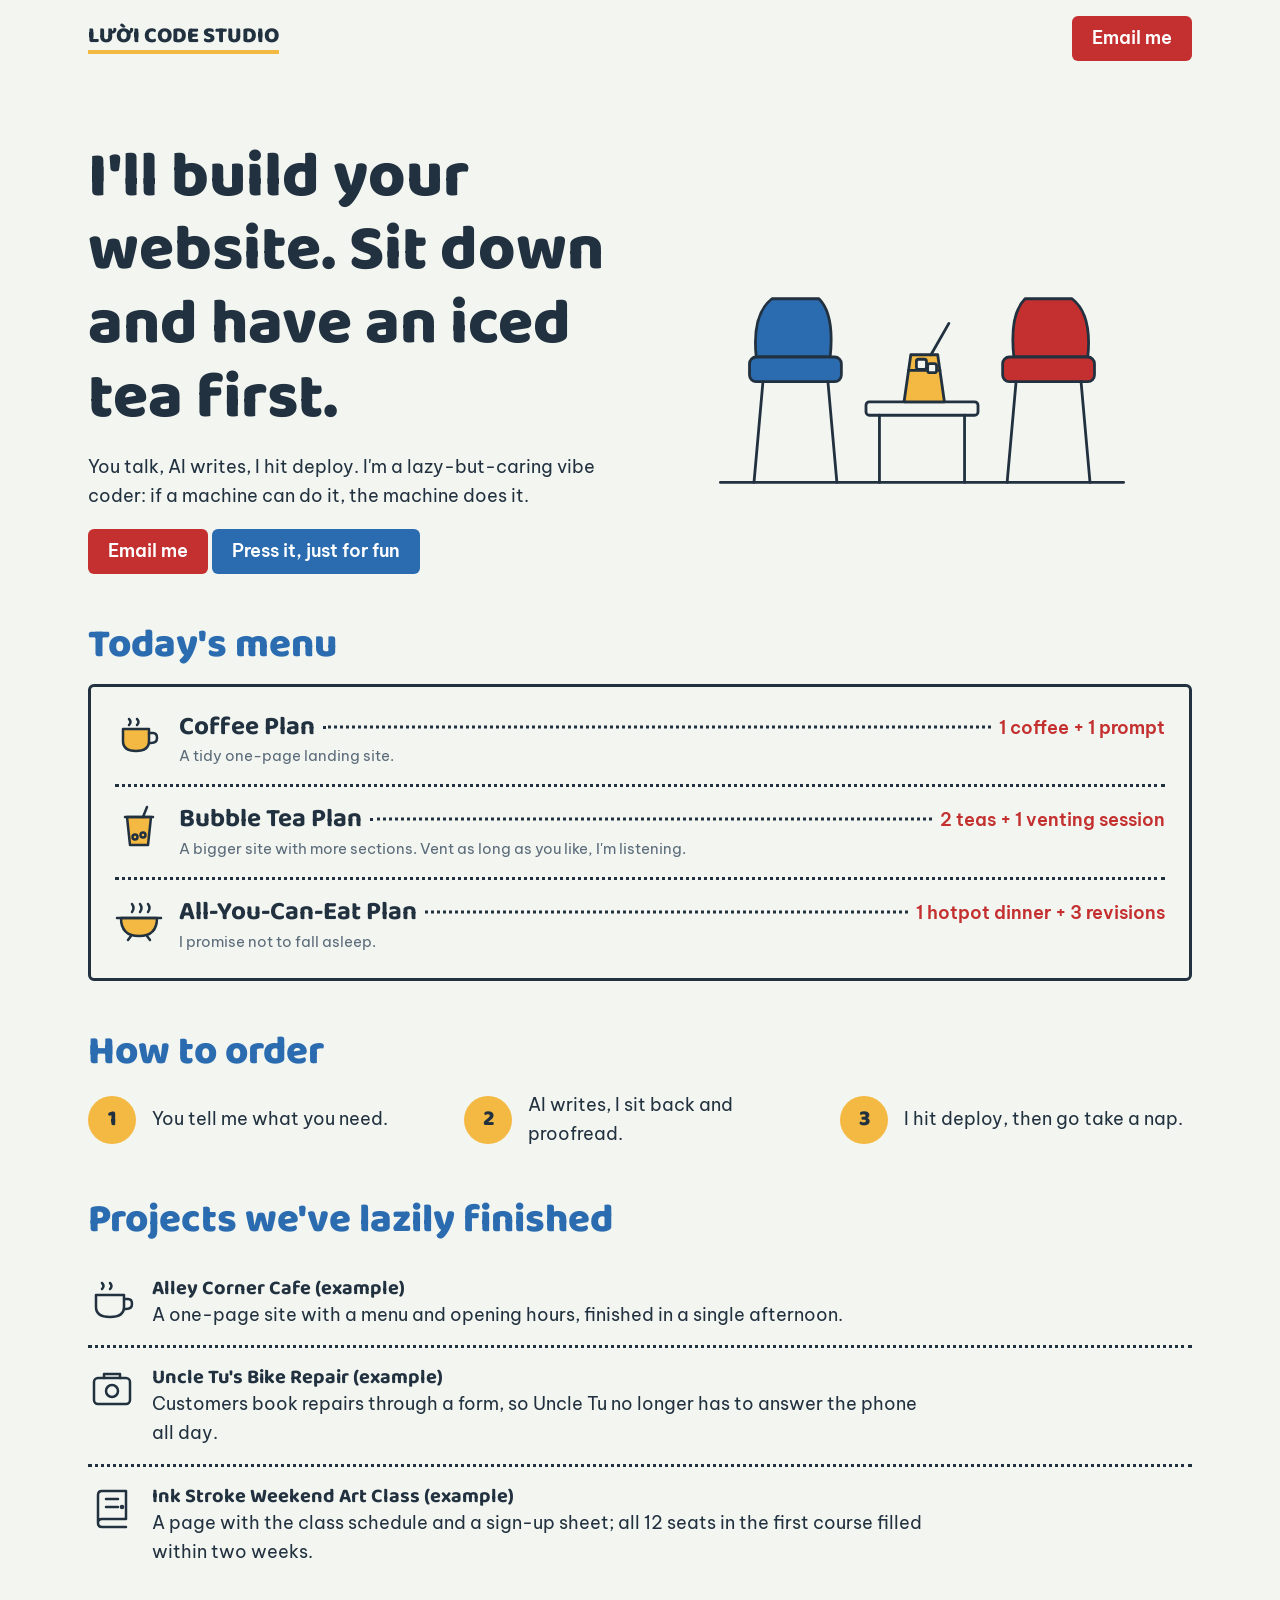
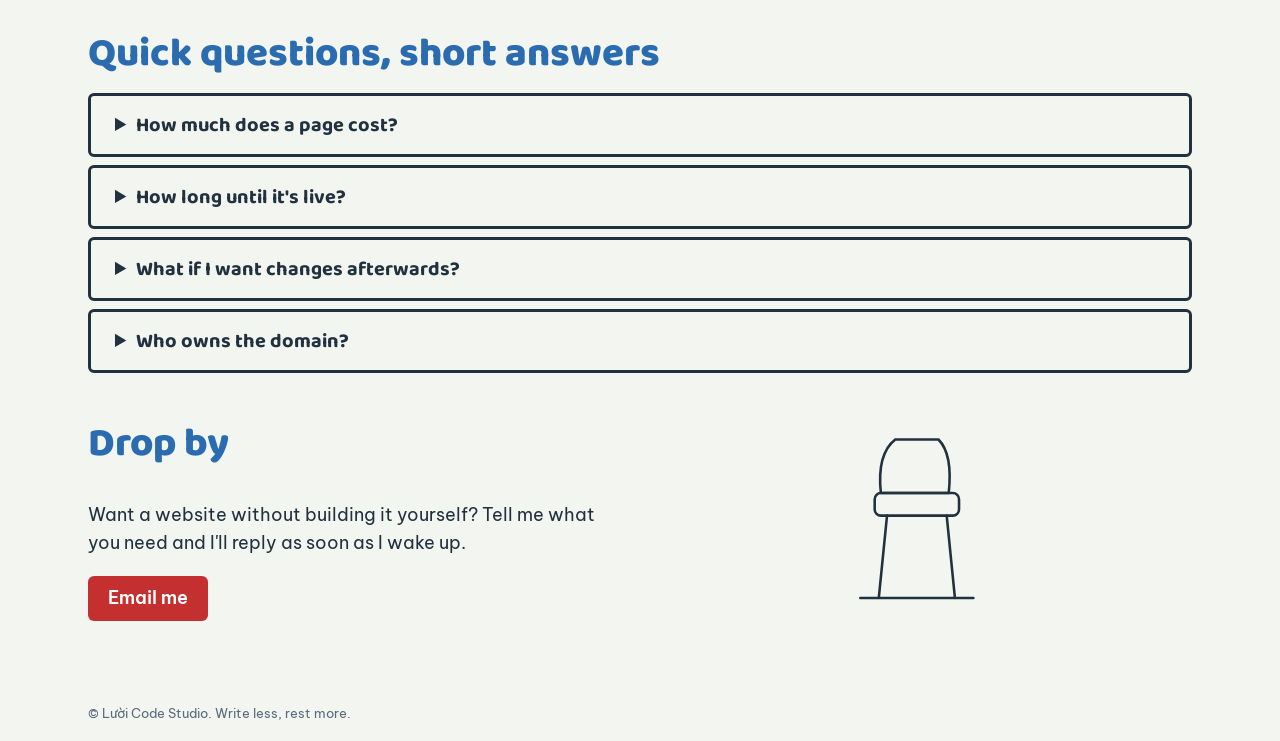
==== site/en/index.html @ 62bbfa3d "feat(R13/dev-01): trang tiếng Anh site/en/index.html và test cấu trúc i18n Co-Authored-By: Claude So" ====
<!doctype html>
<html lang="en">
<head>
<meta charset="utf-8">
<meta name="viewport" content="width=device-width, initial-scale=1">
<meta name="description" content="Lười Code Studio (Lazy Code Studio): websites made the lazy-but-caring way. You talk, AI writes, I hit deploy.">
<title>Lười Code Studio - Websites for busy people, by a lazy one</title>
<link rel="canonical" href="https://example.github.io/autodev-sandbox/en/">
<link rel="icon" type="image/svg+xml" href="../favicon.svg">
<meta property="og:title" content="Lười Code Studio - Websites for busy people, by a lazy one">
<meta property="og:description" content="You talk, AI writes, I hit deploy. Websites made the lazy-but-caring way.">
<meta property="og:type" content="website">
<meta property="og:url" content="https://example.github.io/autodev-sandbox/en/">
<meta property="og:image" content="https://example.github.io/autodev-sandbox/og.png">
<meta property="og:image:width" content="1200">
<meta property="og:image:height" content="630">
<meta property="og:locale" content="en_US">
<meta property="og:locale:alternate" content="vi_VN">
<meta name="twitter:card" content="summary_large_image">
<meta name="twitter:title" content="Lười Code Studio - Websites for busy people, by a lazy one">
<meta name="twitter:description" content="You talk, AI writes, I hit deploy. Websites made the lazy-but-caring way.">
<meta name="twitter:image" content="https://example.github.io/autodev-sandbox/og.png">
<link rel="preconnect" href="https://fonts.googleapis.com">
<link rel="preconnect" href="https://fonts.gstatic.com" crossorigin>
<link rel="stylesheet" href="../style.css">
<script src="https://cdn.jsdelivr.net/npm/gsap@3.12.5/dist/gsap.min.js" integrity="sha384-g4NTh/Iv5PPU4xPyhEWqPcwtNXOvdaDI8LLnyYfyNZOjKJeYQyjzQ9X5275eBjpt" crossorigin="anonymous" defer></script>
<script src="../main.js" defer></script>
</head>
<body>
<header>
<strong class="bang-hieu">LƯỜI CODE STUDIO</strong>
<a class="nut" href="mailto:hello@example.com">Email me</a>
</header>
<main>
<section id="hero">
<div>
<h1>I'll build your website. Sit down and have an iced tea first.</h1>
<p>You talk, AI writes, I hit deploy. I'm a lazy-but-caring vibe coder: if a machine can do it, the machine does it.</p>
<a class="nut" href="mailto:hello@example.com">Email me</a>
<button type="button" class="nut nut-vui" id="luoi-nut" aria-pressed="false" data-on="Being lazy for you…" data-off="Press it, just for fun" hidden>Press it, just for fun</button>
</div>
<div class="hero-hinh">
<svg viewBox="0 0 400 300" role="img" aria-labelledby="hero-title" fill="none" stroke="currentColor" stroke-width="2.5" stroke-linecap="round" stroke-linejoin="round">
<title id="hero-title">Two plastic stools, one blue and one red, beside a low table with a glass of iced tea</title>
<path d="M20 262H380"/>
<g class="ghe ghe-xanh">
<path d="M52 150Q48 112 66 98H108Q122 112 118 150Z"/>
<rect x="46" y="150" width="82" height="22" rx="6"/>
<path d="M58 172L50 262M116 172L124 262"/>
</g>
<g class="ban">
<rect x="150" y="190" width="100" height="12" rx="3"/>
<path d="M162 202V262M238 202V262"/>
<path class="ly" d="M184 190L190 148H214L220 190Z"/>
<path d="M188 162H216"/>
<rect class="da" x="195" y="152" width="9" height="9" rx="2"/>
<rect class="da" x="205" y="156" width="8" height="8" rx="2"/>
<path d="M208 148L224 120"/>
</g>
<g class="ghe ghe-do">
<path d="M348 150Q352 112 334 98H292Q278 112 282 150Z"/>
<rect x="272" y="150" width="82" height="22" rx="6"/>
<path d="M342 172L350 262M284 172L276 262"/>
</g>
</svg>
</div>
</section>
<section id="dich-vu">
<h2>Today's menu</h2>
<ul>
<li>
<svg viewBox="0 0 48 48" aria-hidden="true" focusable="false" fill="none" stroke="currentColor" stroke-width="2.5" stroke-linecap="round" stroke-linejoin="round">
<path class="do-tra" d="M8 18H34V30Q34 40 21 40Q8 40 8 30Z"/>
<path d="M34 22H38Q42 22 42 27Q42 32 36 32H34"/>
<path d="M14 8Q17 11 14 14M22 8Q25 11 22 14"/>
</svg>
<div class="mon">
<p class="mon-dong"><span class="ten">Coffee Plan</span><span class="cham" aria-hidden="true"></span><span class="gia">1 coffee + 1 prompt</span></p>
<p class="mo-ta">A tidy one-page landing site.</p>
</div>
</li>
<li>
<svg viewBox="0 0 48 48" aria-hidden="true" focusable="false" fill="none" stroke="currentColor" stroke-width="2.5" stroke-linecap="round" stroke-linejoin="round">
<path class="do-tra" d="M12 14H36L33 42H15Z"/>
<path d="M10 14H38"/>
<path d="M28 14L32 4"/>
<circle cx="20" cy="34" r="2.5"/>
<circle cx="28" cy="32" r="2.5"/>
</svg>
<div class="mon">
<p class="mon-dong"><span class="ten">Bubble Tea Plan</span><span class="cham" aria-hidden="true"></span><span class="gia">2 teas + 1 venting session</span></p>
<p class="mo-ta">A bigger site with more sections. Vent as long as you like, I'm listening.</p>
</div>
</li>
<li>
<svg viewBox="0 0 48 48" aria-hidden="true" focusable="false" fill="none" stroke="currentColor" stroke-width="2.5" stroke-linecap="round" stroke-linejoin="round">
<path class="do-tra" d="M6 22H42Q42 40 24 40Q6 40 6 22Z"/>
<path d="M2 22H46"/>
<path d="M16 40L13 44M32 40L35 44"/>
<path d="M17 8Q20 12 17 16M25 8Q28 12 25 16M33 8Q36 12 33 16"/>
</svg>
<div class="mon">
<p class="mon-dong"><span class="ten">All-You-Can-Eat Plan</span><span class="cham" aria-hidden="true"></span><span class="gia">1 hotpot dinner + 3 revisions</span></p>
<p class="mo-ta">I promise not to fall asleep.</p>
</div>
</li>
</ul>
</section>
<section id="cach-lam">
<h2>How to order</h2>
<ol>
<li>You tell me what you need.</li>
<li>AI writes, I sit back and proofread.</li>
<li>I hit deploy, then go take a nap.</li>
</ol>
</section>
<section id="du-an">
<h2>Projects we've lazily finished</h2>
<article>
<svg viewBox="0 0 48 48" aria-hidden="true" focusable="false" fill="none" stroke="currentColor" stroke-width="2.5" stroke-linecap="round" stroke-linejoin="round">
<path d="M8 20H36V32Q36 42 22 42Q8 42 8 32Z"/>
<path d="M36 24H40Q44 24 44 29Q44 34 38 34H36"/>
<path d="M14 8Q17 11 14 14M22 8Q25 11 22 14"/>
</svg>
<div>
<h3>Alley Corner Cafe (example)</h3>
<p>A one-page site with a menu and opening hours, finished in a single afternoon.</p>
</div>
</article>
<article>
<svg viewBox="0 0 48 48" aria-hidden="true" focusable="false" fill="none" stroke="currentColor" stroke-width="2.5" stroke-linecap="round" stroke-linejoin="round">
<rect x="6" y="14" width="36" height="26" rx="4"/>
<path d="M16 14V10H32V14"/>
<circle cx="24" cy="27" r="6"/>
</svg>
<div>
<h3>Uncle Tu's Bike Repair (example)</h3>
<p>Customers book repairs through a form, so Uncle Tu no longer has to answer the phone all day.</p>
</div>
</article>
<article>
<svg viewBox="0 0 48 48" aria-hidden="true" focusable="false" fill="none" stroke="currentColor" stroke-width="2.5" stroke-linecap="round" stroke-linejoin="round">
<path d="M10 40V12Q10 8 14 8H38V36H14Q10 36 10 40Q10 44 14 44H38"/>
<path d="M18 16H30M18 24H30"/>
<circle cx="34" cy="24" r="1"/>
</svg>
<div>
<h3>Ink Stroke Weekend Art Class (example)</h3>
<p>A page with the class schedule and a sign-up sheet; all 12 seats in the first course filled within two weeks.</p>
</div>
</article>
</section>
<section id="hoi-dap">
<h2>Quick questions, short answers</h2>
<details>
<summary>How much does a page cost?</summary>
<p>The Coffee Plan is one coffee and one prompt, the Bubble Tea Plan is two teas and a venting session. Email me what you need and I'll quote a concrete number before I start, with no surprise fees.</p>
</details>
<details>
<summary>How long until it's live?</summary>
<p>A one-page site usually takes a few days, a bigger one a little longer. AI writes fast; the slow part is waiting for you to say what you want.</p>
</details>
<details>
<summary>What if I want changes afterwards?</summary>
<p>No problem. The All-You-Can-Eat Plan includes 3 revisions. After that, just message me: small jobs I do quickly, big ones I quote first and then get to work.</p>
</details>
<details>
<summary>Who owns the domain?</summary>
<p>You do. The domain is registered under your account and I'm only invited in to set it up. Want to switch to someone else any time? Fine, I'll hand everything over.</p>
</details>
</section>
<section id="lien-he">
<h2>Drop by</h2>
<p>Want a website without building it yourself? Tell me what you need and I'll reply as soon as I wake up.</p>
<a class="nut" href="mailto:hello@example.com">Email me</a>
<svg class="ghe-trong" viewBox="0 0 140 180" aria-hidden="true" focusable="false" fill="none" stroke="currentColor" stroke-width="2.5" stroke-linecap="round" stroke-linejoin="round">
<title>An empty plastic stool, waiting for you to stop by</title>
<path d="M30 70Q26 32 44 18H86Q100 32 96 70Z"/>
<rect x="24" y="70" width="82" height="22" rx="6"/>
<path d="M36 92L28 172M94 92L102 172"/>
<path d="M10 172H120"/>
</svg>
</section>
</main>
<footer>
<small>© Lười Code Studio. Write less, rest more.</small>
</footer>
</body>
</html>
---- site/style.css ----
@import url("https://fonts.googleapis.com/css2?family=Baloo+2:wght@700;800&family=Be+Vietnam+Pro:wght@400;600&subset=vietnamese&display=swap");

:root {
  --color-tuong-voi: #F2F5F0;
  --color-muc-bang: #22313F;
  --color-ghe-xanh: #2B6CB0;
  --color-ghe-do: #C42F2F;
  --color-tra-da: #F4B942;
  --color-bui-duong: #5B6B7A;
  --color-chu-nut: white;
  --color-chu-tren-tra: var(--color-muc-bang);
  --font-bang-hieu: "Baloo 2", "Arial Rounded MT Bold", system-ui, sans-serif;
  --font-than-bai: "Be Vietnam Pro", system-ui, sans-serif;
  --space-1: 0.5rem;
  --space-2: 1rem;
  --space-3: 1.5rem;
  --space-4: 3rem;
  --khung: 72rem;
}

* {
  box-sizing: border-box;
}

body {
  margin: 0;
  background: var(--color-tuong-voi);
  color: var(--color-muc-bang);
  font-family: var(--font-than-bai);
  font-size: 18px;
  font-weight: 400;
  line-height: 1.6;
}

header,
main,
footer {
  max-width: var(--khung);
  margin: 0 auto;
  padding: var(--space-2) var(--space-3);
}

header {
  display: flex;
  flex-wrap: wrap;
  align-items: center;
  justify-content: space-between;
  gap: var(--space-2);
}

.bang-hieu {
  font-family: var(--font-bang-hieu);
  font-weight: 800;
  font-size: 22px;
  line-height: 1.2;
  border-bottom: 4px solid var(--color-tra-da);
}

.nut {
  display: inline-block;
  padding: 0.5rem 1.25rem;
  background: var(--color-ghe-do);
  color: var(--color-chu-nut);
  font-weight: 600;
  text-decoration: none;
  border-radius: 6px;
}

button.nut {
  border: 0;
  font: inherit;
  font-weight: 600;
  cursor: pointer;
}

button.nut[hidden] {
  display: none;
}

.nut-vui {
  background: var(--color-ghe-xanh);
}

.nut-vui[aria-pressed="true"] {
  background: var(--color-muc-bang);
}

a:focus-visible,
button:focus-visible,
.nut:focus-visible {
  outline: 3px solid var(--color-muc-bang);
  outline-offset: 3px;
}

section {
  margin: var(--space-4) 0;
}

h1,
h2 {
  font-family: var(--font-bang-hieu);
  font-weight: 800;
  line-height: 1.15;
  margin: 0 0 var(--space-2);
}

h1 {
  font-size: clamp(40px, 6.4vw + 16px, 64px);
}

h2 {
  font-size: clamp(28px, 2.4vw + 18px, 40px);
  color: var(--color-ghe-xanh);
}

p {
  max-width: 65ch;
}

a {
  color: var(--color-ghe-xanh);
}

#hero {
  display: grid;
  grid-template-columns: 1fr;
  gap: var(--space-3);
  align-items: center;
}

/* Ở 360 nút trên header rơi xuống dòng riêng, trùng nút ngay dưới tiêu đề hero: bỏ bớt */
@media (max-width: 40rem) {
  header .nut {
    display: none;
  }
}

@media (min-width: 64rem) {
  #hero {
    grid-template-columns: 1fr 1fr;
  }
}

/* Ghế trống ở Ghé quán: nét Mực bảng, phẳng, cùng thể loại ghế hero */
#lien-he .ghe-trong {
  display: block;
  width: 7rem;
  max-width: 100%;
  height: auto;
  margin-top: var(--space-3);
  color: var(--color-muc-bang);
}

@media (min-width: 64rem) {
  #lien-he {
    display: grid;
    grid-template-columns: 1fr 1fr;
    column-gap: var(--space-3);
    align-items: start;
  }

  #lien-he > :not(svg) {
    grid-column: 1;
    justify-self: start;
  }

  #lien-he .ghe-trong {
    grid-column: 2;
    grid-row: 1 / span 3;
    justify-self: center;
    width: 9rem;
    margin-top: 0;
  }
}

.hero-hinh {
  color: var(--color-muc-bang);
  min-width: 0;
}

.hero-hinh svg {
  display: block;
  width: 100%;
  max-width: 28rem;
  height: auto;
  margin: 0 auto;
}

.hero-hinh .ghe-xanh {
  fill: var(--color-ghe-xanh);
}

.hero-hinh .ghe-do {
  fill: var(--color-ghe-do);
}

.hero-hinh .ly {
  fill: var(--color-tra-da);
}

.hero-hinh .da {
  fill: var(--color-tuong-voi);
}

footer {
  color: var(--color-bui-duong);
  font-size: 15px;
}

/* Menu hôm nay: một bảng liền */
#dich-vu ul {
  list-style: none;
  margin: 0;
  padding: var(--space-1) var(--space-3);
  border: 3px solid var(--color-muc-bang);
  border-radius: 6px;
}

#dich-vu li {
  display: flex;
  gap: var(--space-2);
  align-items: flex-start;
  padding: var(--space-2) 0;
}

#dich-vu li + li {
  border-top: 3px dotted var(--color-muc-bang);
}

#dich-vu li svg {
  flex: none;
  width: 48px;
  height: 48px;
  color: var(--color-muc-bang);
}

#dich-vu li svg .do-tra {
  fill: var(--color-tra-da);
}

.mon {
  flex: 1;
  min-width: 0;
}

.mon p {
  margin: 0;
}

.mon-dong {
  display: flex;
  flex-wrap: wrap;
  align-items: baseline;
  column-gap: var(--space-1);
  max-width: none;
}

.ten {
  font-family: var(--font-bang-hieu);
  font-weight: 700;
  font-size: 22px;
  line-height: 1.3;
}

.cham {
  flex: 1 1 1rem;
  min-width: 1rem;
  border-bottom: 3px dotted var(--color-muc-bang);
  transform: translateY(-0.3em);
}

.gia {
  color: var(--color-ghe-do);
  font-weight: 600;
}

.mo-ta {
  color: var(--color-bui-duong);
  font-size: 15px;
}

@media (max-width: 40rem) {
  .gia {
    flex-basis: 100%;
    order: 3;
  }

  .cham {
    display: none;
  }
}

@media (min-width: 64rem) {
  .ten {
    font-size: 26px;
  }
}

/* Gọi món thế nào: số thứ tự trong hình tròn Trà đá */
#cach-lam ol {
  list-style: none;
  counter-reset: buoc;
  margin: 0;
  padding: 0;
  display: grid;
  gap: var(--space-2);
}

@media (min-width: 64rem) {
  #cach-lam ol {
    grid-template-columns: repeat(3, 1fr);
    gap: var(--space-3);
  }
}

#cach-lam li {
  counter-increment: buoc;
  display: flex;
  gap: var(--space-2);
  align-items: center;
}

#cach-lam li::before {
  content: counter(buoc);
  flex: none;
  width: 3rem;
  height: 3rem;
  display: grid;
  place-items: center;
  border-radius: 50%;
  background: var(--color-tra-da);
  color: var(--color-chu-tren-tra);
  font-family: var(--font-bang-hieu);
  font-weight: 800;
  font-size: 22px;
}

@media (prefers-color-scheme: dark) {
  :root {
    --color-tuong-voi: #1B2A3A;
    --color-muc-bang: #E8EEF2;
    --color-ghe-xanh: #7FB2FF;
    --color-ghe-do: #FF7A6E;
    --color-tra-da: #F4B942;
    --color-bui-duong: #9FB0BF;
    --color-chu-nut: var(--color-tuong-voi);
    --color-chu-tren-tra: var(--color-tuong-voi);
  }
}

/* Dự án đã lười xong */
#du-an article {
  display: flex;
  gap: var(--space-2);
  align-items: flex-start;
  padding: var(--space-2) 0;
}

#du-an article + article {
  border-top: 3px dotted var(--color-muc-bang);
}

#du-an article svg {
  flex: none;
  width: 48px;
  height: 48px;
  color: var(--color-muc-bang);
}

#du-an article div {
  flex: 1;
  min-width: 0;
}

#du-an h3 {
  margin: 0;
  font-family: var(--font-bang-hieu);
  font-size: 20px;
  line-height: 1.3;
}

#du-an article p {
  margin: 0;
}

/* Hỏi nhanh, đáp gọn: details/summary */
#hoi-dap details {
  border: 3px solid var(--color-muc-bang);
  border-radius: 6px;
  padding: 0 var(--space-3);
}

#hoi-dap details + details {
  margin-top: var(--space-1);
}

#hoi-dap summary {
  cursor: pointer;
  padding: var(--space-2) 0;
  font-family: var(--font-bang-hieu);
  font-weight: 700;
  font-size: 20px;
  line-height: 1.3;
}

#hoi-dap summary:focus-visible {
  outline: 3px solid var(--color-ghe-xanh);
  outline-offset: 3px;
}

#hoi-dap details p {
  margin: 0 0 var(--space-2);
}
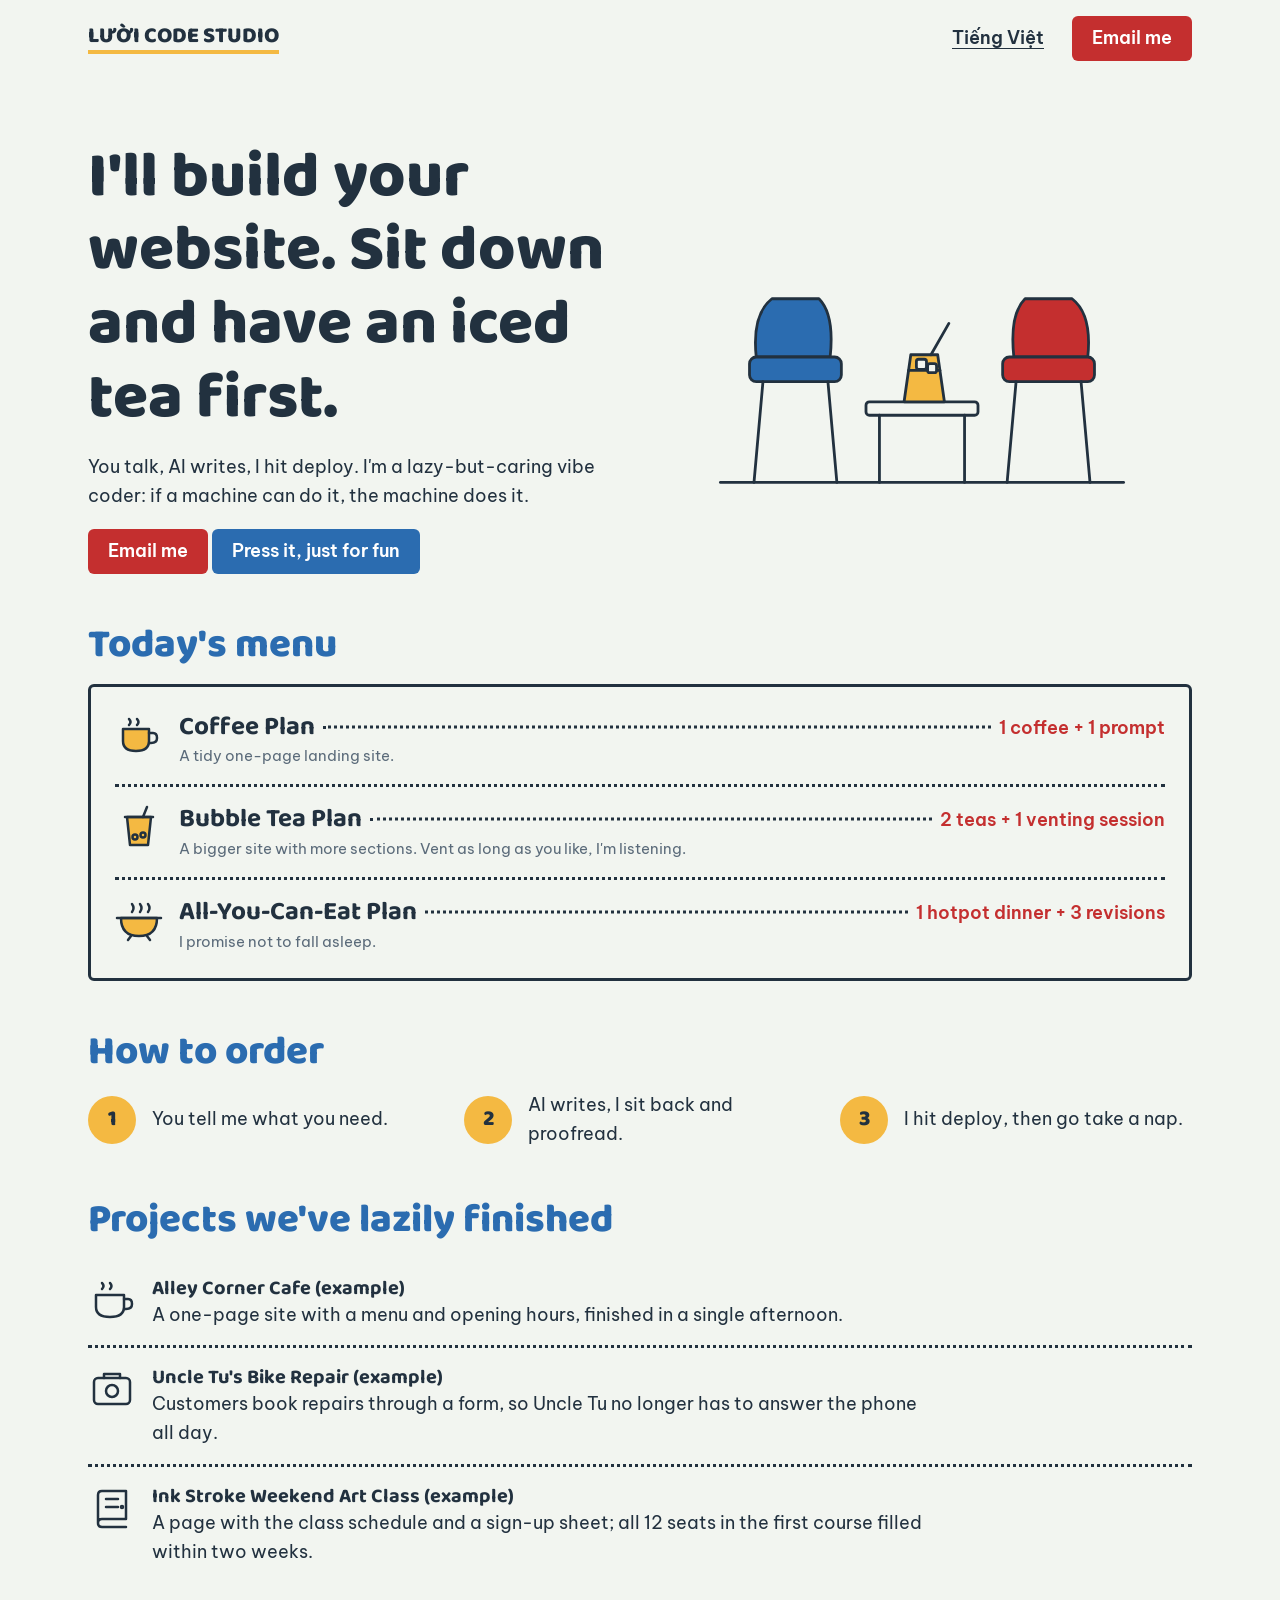
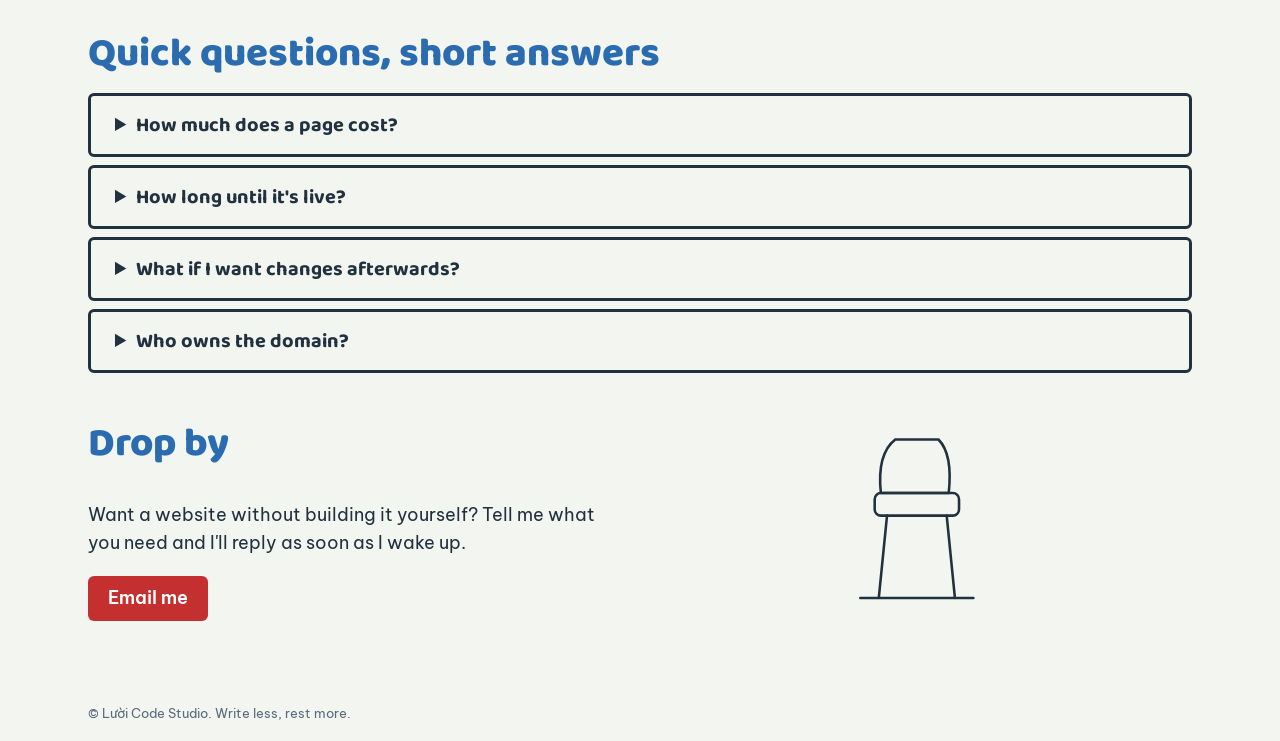
==== commit 67cea47d: "feat(R13/dev-03): nút chuyển ngôn ngữ, contrast/page_metrics/screenshot cho trang /en/ Co-Authored-B" ====
--- a/site/en/index.html
+++ b/site/en/index.html
@@ -6,6 +6,9 @@
 <meta name="description" content="Lười Code Studio (Lazy Code Studio): websites made the lazy-but-caring way. You talk, AI writes, I hit deploy.">
 <title>Lười Code Studio - Websites for busy people, by a lazy one</title>
 <link rel="canonical" href="https://example.github.io/autodev-sandbox/en/">
+<link rel="alternate" hreflang="vi" href="https://example.github.io/autodev-sandbox/">
+<link rel="alternate" hreflang="en" href="https://example.github.io/autodev-sandbox/en/">
+<link rel="alternate" hreflang="x-default" href="https://example.github.io/autodev-sandbox/">
 <link rel="icon" type="image/svg+xml" href="../favicon.svg">
 <meta property="og:title" content="Lười Code Studio - Websites for busy people, by a lazy one">
 <meta property="og:description" content="You talk, AI writes, I hit deploy. Websites made the lazy-but-caring way.">
@@ -29,6 +32,7 @@
 <body>
 <header>
 <strong class="bang-hieu">LƯỜI CODE STUDIO</strong>
+<a class="doi-ngon-ngu" href="../" hreflang="vi" lang="vi">Tiếng Việt</a>
 <a class="nut" href="mailto:hello@example.com">Email me</a>
 </header>
 <main>
--- a/site/style.css
+++ b/site/style.css
@@ -56,6 +56,15 @@
   border-bottom: 4px solid var(--color-tra-da);
 }
 
+.doi-ngon-ngu {
+  margin-left: auto;
+  padding: 0.5rem 0.75rem;
+  color: inherit;
+  font-weight: 600;
+  text-decoration: underline;
+  text-underline-offset: 4px;
+}
+
 .nut {
   display: inline-block;
   padding: 0.5rem 1.25rem;
